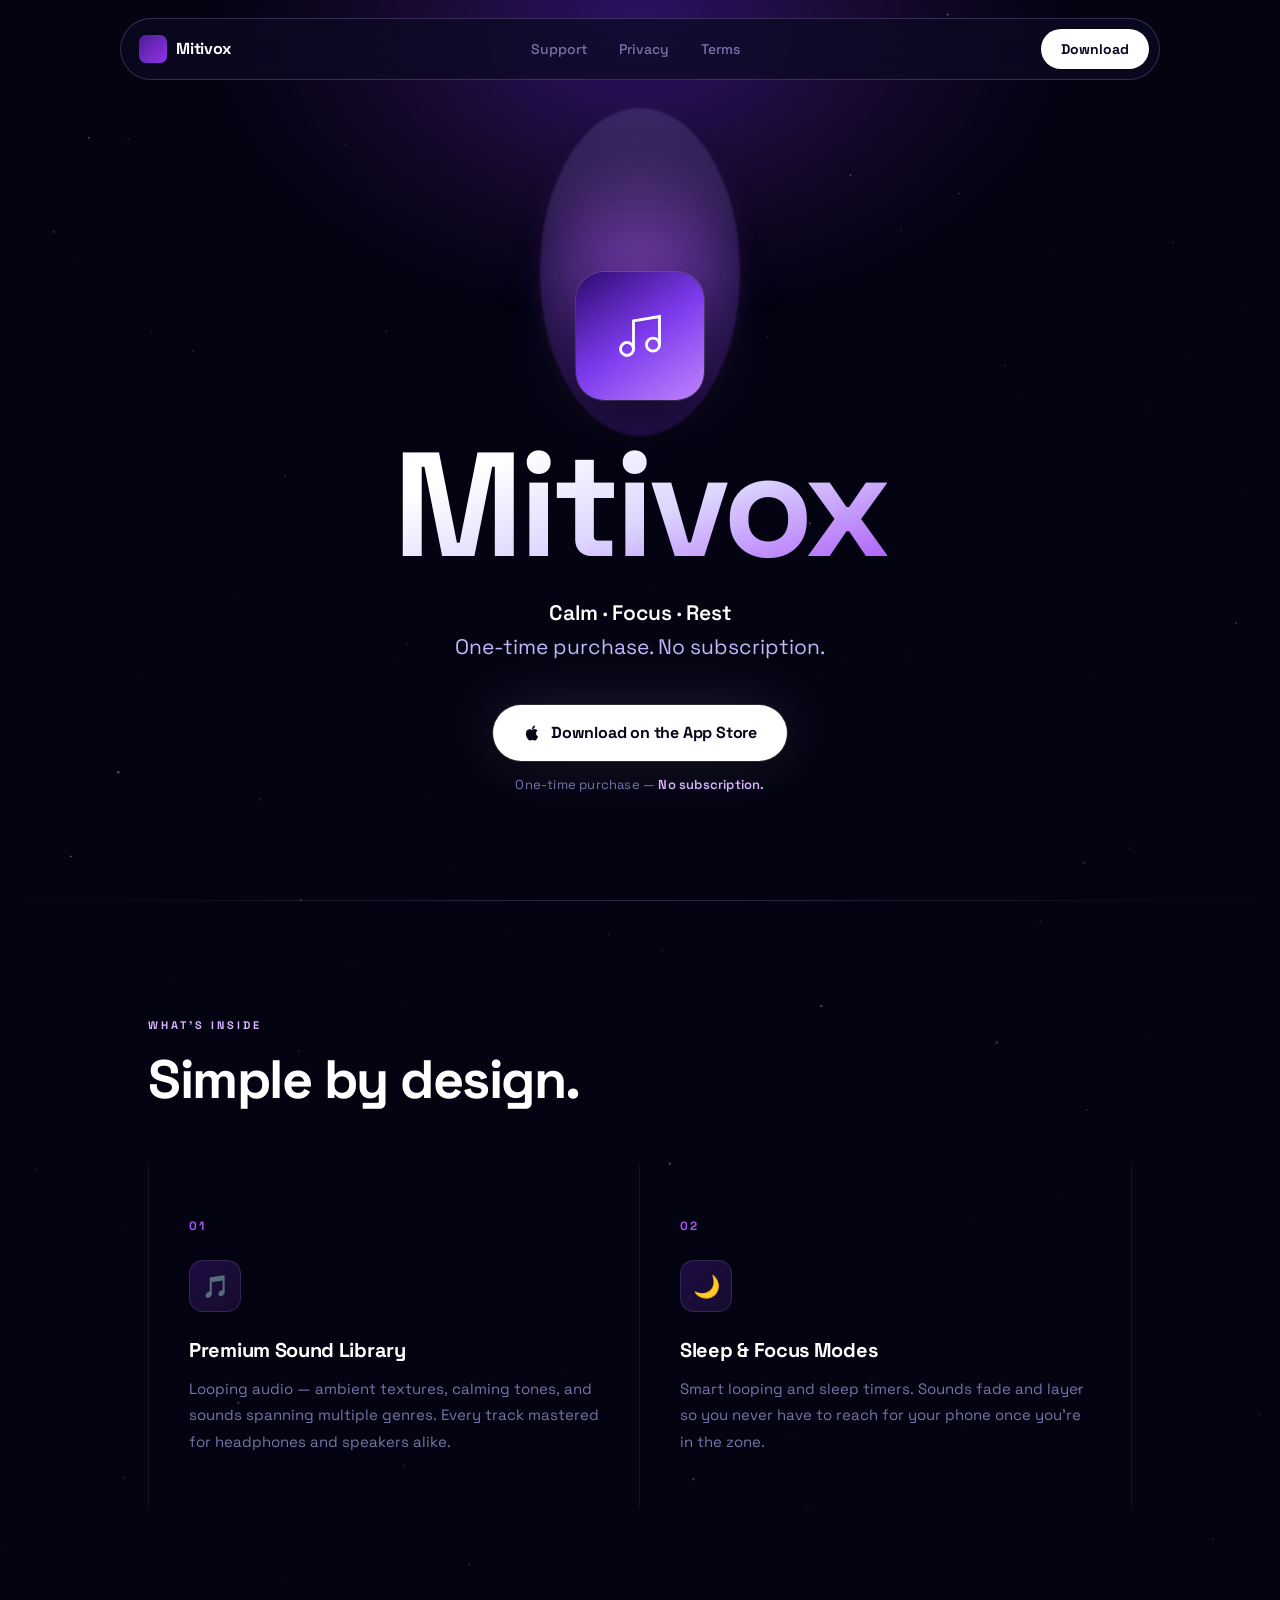
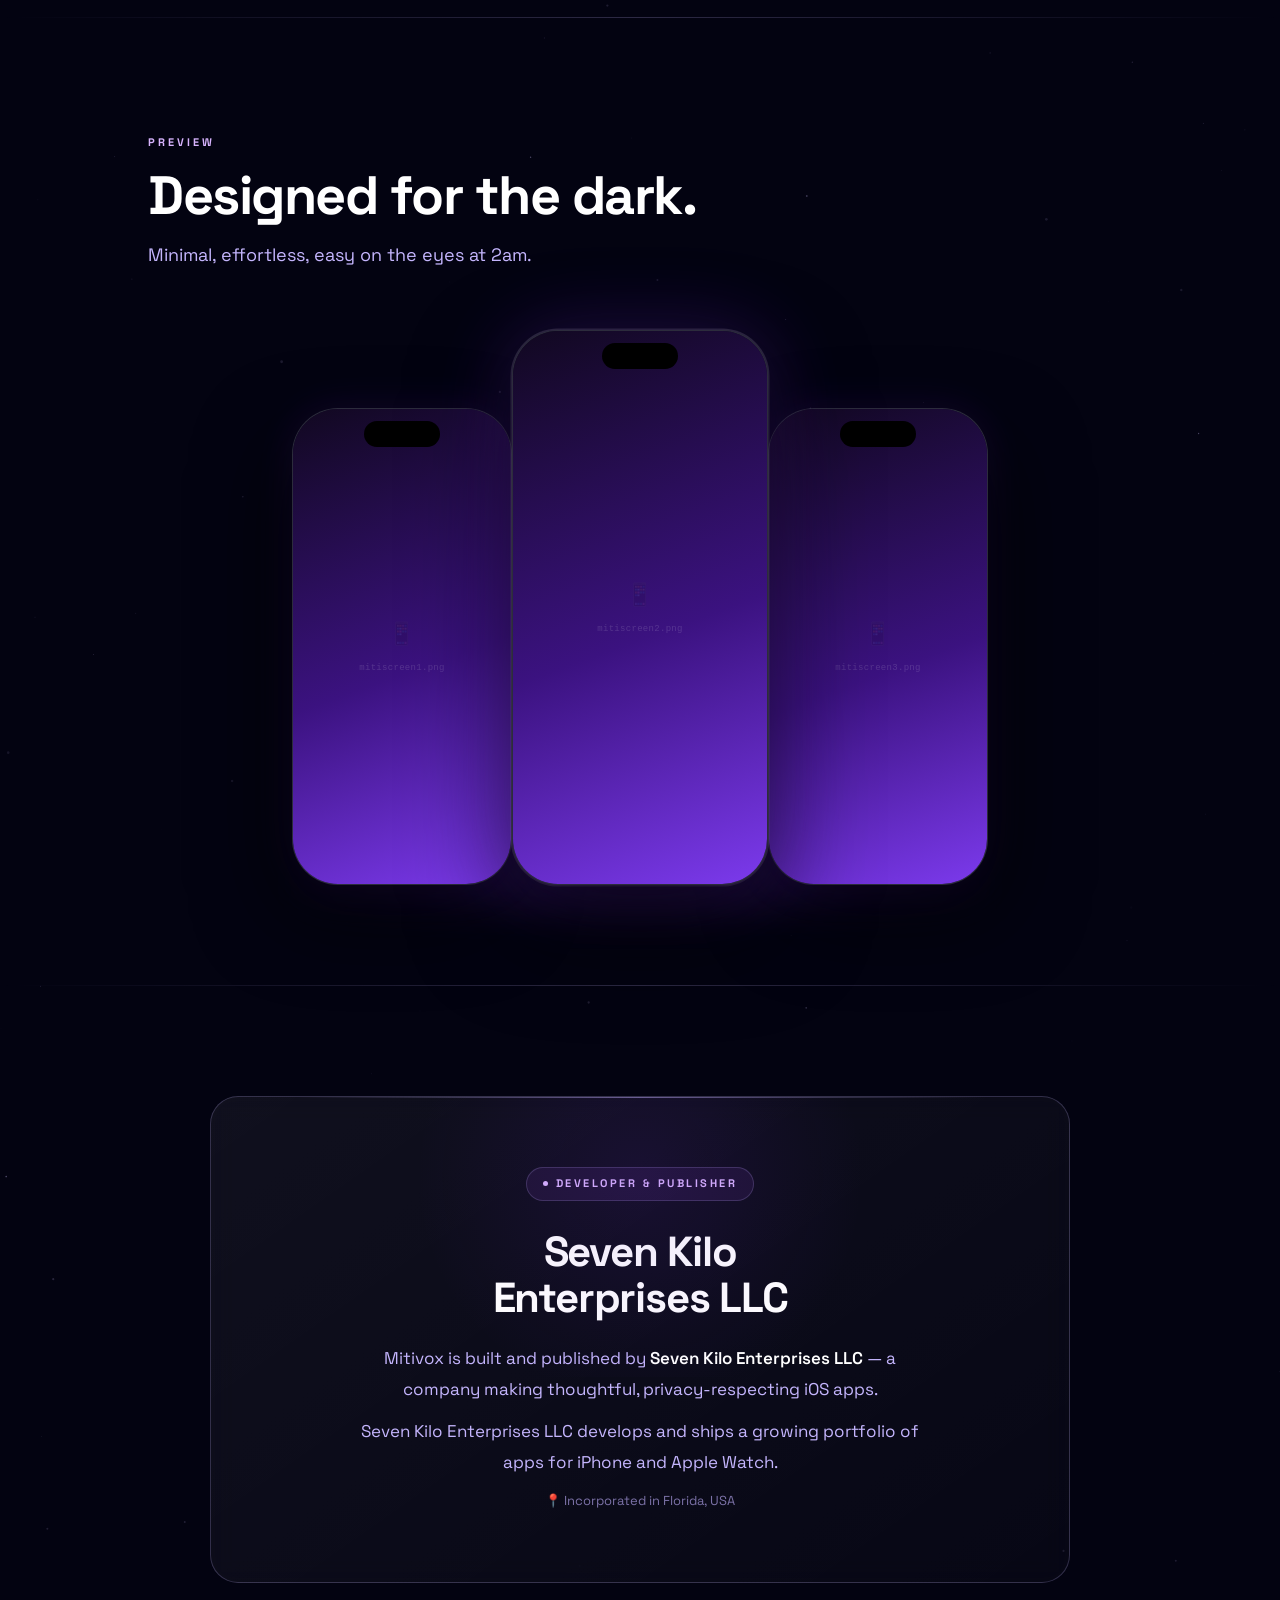
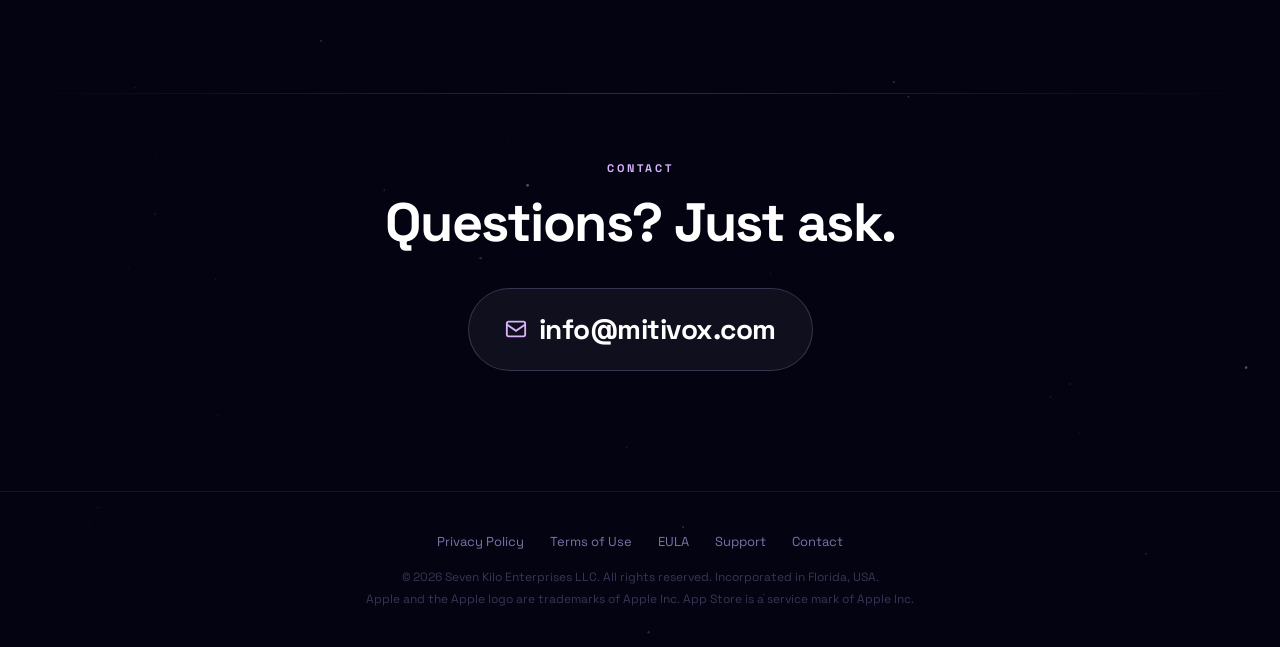
==== index.html @ 508a0015 "Add files via upload" ====
<!DOCTYPE html>
<html lang="en">
<head>
  <meta charset="UTF-8">
  <meta name="viewport" content="width=device-width, initial-scale=1.0">
  <meta name="description" content="Mitivox — premium audio for calm, focus, and rest. One-time purchase. No subscriptions.">
  <meta property="og:title" content="Mitivox">
  <meta property="og:description" content="Premium audio for calm, focus, and rest.">
  <meta property="og:image" content="images/mitivoxicon.png">
  <title>Mitivox — Premium Audio</title>
  <link rel="icon" href="images/mitivoxicon.png" type="image/png">
  <link rel="stylesheet" href="css/style.css">
</head>
<body>

<canvas id="stars-canvas"></canvas>

<!-- ── Nav ──────────────────────────────────────────────── -->
<nav>
  <div class="nav-pill">
    <a href="index.html" class="nav-logo">
      <img src="images/mitivoxicon.png" alt="Mitivox"
           onerror="this.style.display='none';this.nextElementSibling.style.display='block'">
      <div class="icon-fallback"></div>
      Mitivox
    </a>
    <ul class="nav-links">
      <li><a href="support.html">Support</a></li>
      <li><a href="privacy.html">Privacy</a></li>
      <li><a href="terms.html">Terms</a></li>
    </ul>
    <a href="#" class="nav-cta">Download</a>
  </div>
</nav>

<!-- ── Hero ─────────────────────────────────────────────── -->
<section class="hero">
  <div class="hero-aurora"></div>

  <!-- App icon -->
  <div class="hero-icon">
    <div class="rings"></div>
    <div class="glow-blob"></div>
    <img src="images/mitivoxicon.png" alt="Mitivox"
         onload="this.style.opacity='1'"
         style="opacity:0;transition:opacity .6s ease">
    <div class="icon-fallback">
      <svg viewBox="0 0 24 24" fill="none" stroke="white" stroke-width="1.3" stroke-linecap="round">
        <path d="M9 18V5l12-2v13"/><circle cx="6" cy="18" r="3"/><circle cx="18" cy="16" r="3"/>
      </svg>
    </div>
  </div>

  <h1 class="hero-title">Mitivox</h1>

  <p class="hero-sub">
    <strong>Calm &middot; Focus &middot; Rest</strong><br>
    One-time purchase. No subscription.
  </p>

  <div class="hero-ctas">
    <!-- Replace # with your App Store URL -->
    <a href="#" class="btn-appstore">
      <svg viewBox="0 0 24 24" fill="currentColor">
        <path d="M18.71 19.5c-.83 1.24-1.71 2.45-3.05 2.47-1.34.03-1.77-.79-3.29-.79-1.53 0-2 .77-3.27.82-1.31.05-2.3-1.32-3.14-2.53C4.25 17 2.94 12.45 4.7 9.39c.87-1.52 2.43-2.48 4.12-2.51 1.28-.02 2.5.87 3.29.87.78 0 2.26-1.07 3.8-.91.65.03 2.47.26 3.64 1.98-.09.06-2.17 1.28-2.15 3.81.03 3.02 2.65 4.03 2.68 4.04-.03.07-.42 1.44-1.38 2.83M13 3.5c.73-.83 1.94-1.46 2.94-1.5.13 1.17-.34 2.35-1.04 3.19-.69.85-1.83 1.51-2.95 1.42-.15-1.15.41-2.35 1.05-3.11z"/>
      </svg>
      Download on the App Store
    </a>
    <p class="hero-badge">One-time purchase &mdash; <strong>No subscription.</strong></p>
  </div>
</section>

<div class="divider"></div>

<!-- ── Features ─────────────────────────────────────────── -->
<section class="section">
  <div class="container">
    <div style="margin-bottom:56px">
      <span class="eyebrow">What's inside</span>
      <h2 class="section-title">Simple by design.</h2>
    </div>
    <div class="features-grid" style="grid-template-columns:repeat(2,1fr)">
      <div class="feat-col">
        <div class="feat-num">01</div>
        <div class="feat-icon-circle">🎵</div>
        <h3>Premium Sound Library</h3>
        <p>Looping audio — ambient textures, calming tones, and sounds spanning multiple genres. Every track mastered for headphones and speakers alike.</p>
      </div>
      <div class="feat-col">
        <div class="feat-num">02</div>
        <div class="feat-icon-circle">🌙</div>
        <h3>Sleep &amp; Focus Modes</h3>
        <p>Smart looping and sleep timers. Sounds fade and layer so you never have to reach for your phone once you're in the zone.</p>
      </div>
    </div>
  </div>
</section>

<div class="divider"></div>

<!-- ── Screenshots ───────────────────────────────────────── -->
<section class="shots-section">
  <div class="container">
    <span class="eyebrow">Preview</span>
    <h2 class="section-title">Designed for the dark.</h2>
    <p class="section-sub">Minimal, effortless, easy on the eyes at 2am.</p>
  </div>

  <div class="phones-stage">
    <div class="phones-glow"></div>

    <div class="phone phone-left">
      <div class="phone-shell">
        <div class="phone-placeholder-inner">
          <span style="font-size:22px;opacity:.3">📱</span>
          <span>mitiscreen1.png</span>
        </div>
        <img class="phone-screen" src="images/mitiscreen1.png" alt="Screenshot 1"
             onload="this.style.opacity='1';this.previousElementSibling.style.display='none'"
             style="opacity:0;position:absolute;inset:0;transition:opacity .4s">
      </div>
    </div>

    <div class="phone phone-center">
      <div class="phone-shell">
        <div class="phone-placeholder-inner">
          <span style="font-size:22px;opacity:.3">📱</span>
          <span>mitiscreen2.png</span>
        </div>
        <img class="phone-screen" src="images/mitiscreen2.png" alt="Screenshot 2"
             onload="this.style.opacity='1';this.previousElementSibling.style.display='none'"
             style="opacity:0;position:absolute;inset:0;transition:opacity .4s">
      </div>
    </div>

    <div class="phone phone-right">
      <div class="phone-shell">
        <div class="phone-placeholder-inner">
          <span style="font-size:22px;opacity:.3">📱</span>
          <span>mitiscreen3.png</span>
        </div>
        <img class="phone-screen" src="images/mitiscreen3.png" alt="Screenshot 3"
             onload="this.style.opacity='1';this.previousElementSibling.style.display='none'"
             style="opacity:0;position:absolute;inset:0;transition:opacity .4s">
      </div>
    </div>

  </div>
</section>

<div class="divider"></div>

<!-- ── Developer ─────────────────────────────────────────── -->
<section class="dev-section">
  <div class="container">
    <div class="dev-card">
      <div class="dev-label">
        <div class="dev-dot"></div>
        Developer &amp; Publisher
      </div>
      <h2 class="dev-name">Seven Kilo<br>Enterprises LLC</h2>
      <p class="dev-body">
        Mitivox is built and published by <strong>Seven Kilo Enterprises LLC</strong> — a company making thoughtful, privacy-respecting iOS apps.
      </p>
      <p class="dev-body">
        Seven Kilo Enterprises LLC develops and ships a growing portfolio of apps for iPhone and Apple Watch.
      </p>
      <p class="dev-location">📍 Incorporated in Florida, USA</p>
    </div>
  </div>
</section>

<div class="divider"></div>

<!-- ── Contact ───────────────────────────────────────────── -->
<section class="contact-section">
  <div class="container">
    <span class="eyebrow">Contact</span>
    <h2 class="section-title" style="margin-bottom:36px">Questions? Just ask.</h2>
    <a href="mailto:info@mitivox.com" class="email-pill">
      <svg viewBox="0 0 24 24" fill="none" stroke="currentColor" stroke-width="2" stroke-linecap="round">
        <rect x="2" y="4" width="20" height="16" rx="2"/><path d="m22 7-10 7L2 7"/>
      </svg>
      info@mitivox.com
    </a>
  </div>
</section>

<!-- ── Footer ────────────────────────────────────────────── -->
<footer>
  <div class="footer-inner">
    <ul class="footer-links">
      <li><a href="privacy.html">Privacy Policy</a></li>
      <li><a href="terms.html">Terms of Use</a></li>
      <li><a href="terms.html#eula">EULA</a></li>
      <li><a href="support.html">Support</a></li>
      <li><a href="mailto:info@mitivox.com">Contact</a></li>
    </ul>
    <p class="footer-copy">
      &copy; 2026 Seven Kilo Enterprises LLC. All rights reserved. Incorporated in Florida, USA.<br>
      Apple and the Apple logo are trademarks of Apple Inc. App Store is a service mark of Apple Inc.
    </p>
  </div>
</footer>

<script src="js/stars.js"></script>
<script>
  document.querySelectorAll('.hero-icon img').forEach(img => {
    if (img.complete && img.naturalWidth > 0) img.style.opacity = '1';
  });

  const obs = new IntersectionObserver((entries) => {
    entries.forEach(e => {
      if (e.isIntersecting) { e.target.classList.add('visible'); obs.unobserve(e.target); }
    });
  }, { threshold: 0.1 });

  document.querySelectorAll('.feat-col, .phone, .dev-card, .email-pill').forEach((el, i) => {
    el.classList.add('reveal');
    el.style.transitionDelay = `${i * 0.07}s`;
    obs.observe(el);
  });
</script>

</body>
</html>
---- css/style.css ----
@import url('https://fonts.googleapis.com/css2?family=Space+Grotesk:wght@400;500;600;700&display=swap');

/* ── Reset & Base ───────────────────────────────────────── */
*, *::before, *::after { margin: 0; padding: 0; box-sizing: border-box; }
html { scroll-behavior: smooth; }

:root {
  --bg:      #030311;
  --text-1:  #ffffff;
  --text-2:  #c4b5fd;
  --text-3:  #7c72a8;
  --p-hi:    #d8b4fe;
  --p-mid:   #a855f7;
  --p-low:   #7c3aed;
  --border:  rgba(255,255,255,.07);
  --border-hi: rgba(196,181,253,.22);
  --max-w:   1040px;
}

body {
  background: var(--bg);
  color: var(--text-1);
  font-family: 'Space Grotesk', -apple-system, BlinkMacSystemFont, sans-serif;
  line-height: 1.6;
  overflow-x: hidden;
  -webkit-font-smoothing: antialiased;
}

/* ── Stars canvas ───────────────────────────────────────── */
#stars-canvas {
  position: fixed;
  inset: 0;
  z-index: 0;
  pointer-events: none;
  opacity: .55;
}

/* ── Nav ────────────────────────────────────────────────── */
nav {
  position: fixed;
  top: 0; left: 0; right: 0;
  z-index: 200;
  display: flex;
  justify-content: center;
  padding: 18px 24px;
}
.nav-pill {
  display: flex;
  align-items: center;
  justify-content: space-between;
  gap: 32px;
  background: rgba(12,10,35,.75);
  backdrop-filter: blur(24px);
  -webkit-backdrop-filter: blur(24px);
  border: 1px solid var(--border-hi);
  border-radius: 100px;
  padding: 10px 10px 10px 18px;
  width: 100%;
  max-width: var(--max-w);
}
.nav-logo {
  display: flex;
  align-items: center;
  gap: 9px;
  text-decoration: none;
  color: var(--text-1);
  font-weight: 700;
  font-size: 16px;
  letter-spacing: -.2px;
  white-space: nowrap;
}
.nav-logo img {
  width: 28px; height: 28px;
  border-radius: 7px;
  object-fit: cover;
  flex-shrink: 0;
}
.nav-logo .icon-fallback {
  width: 28px; height: 28px;
  border-radius: 7px;
  background: linear-gradient(135deg, #4c1d95, #9333ea);
  display: none;
}
.nav-links { list-style: none; display: flex; align-items: center; gap: 4px; }
.nav-links a {
  color: var(--text-3);
  text-decoration: none;
  font-size: 14px;
  font-weight: 500;
  padding: 8px 14px;
  border-radius: 100px;
  transition: background .2s, color .2s;
}
.nav-links a:hover, .nav-links a.active {
  background: rgba(196,181,253,.1);
  color: var(--p-hi);
}
.nav-cta {
  display: inline-block;
  background: var(--text-1);
  color: #0a0820;
  font-family: inherit;
  font-size: 14px;
  font-weight: 700;
  text-decoration: none;
  padding: 9px 20px;
  border-radius: 100px;
  flex-shrink: 0;
  transition: background .2s, transform .2s;
}
.nav-cta:hover { background: var(--p-hi); transform: scale(1.03); }

/* ── Hero ───────────────────────────────────────────────── */
.hero {
  position: relative;
  min-height: 100vh;
  display: flex;
  flex-direction: column;
  align-items: center;
  justify-content: center;
  text-align: center;
  padding: 140px 28px 100px;
  overflow: hidden;
  isolation: isolate;
}

/* Aurora top-center glow */
.hero-aurora {
  position: absolute;
  top: -20%;
  left: 50%;
  transform: translateX(-50%);
  width: 900px;
  height: 700px;
  background: radial-gradient(ellipse 70% 60% at 50% 30%, rgba(109,40,217,.42) 0%, rgba(88,28,135,.18) 45%, transparent 70%);
  filter: blur(2px);
  pointer-events: none;
  z-index: 0;
  animation: auroraBreath 6s ease-in-out infinite;
}
@keyframes auroraBreath {
  0%,100% { opacity: .8; transform: translateX(-50%) scale(1); }
  50%      { opacity: 1;  transform: translateX(-50%) scale(1.06); }
}

/* Icon */
.hero-icon {
  position: relative;
  z-index: 2;
  margin-bottom: 36px;
}
.hero-icon .rings {
  position: absolute;
  inset: -36px;
  border-radius: 50%;
  background: conic-gradient(from 0deg, rgba(196,181,253,.15), rgba(109,40,217,.3), rgba(196,181,253,.15));
  animation: spinRing 8s linear infinite;
  filter: blur(1px);
}
@keyframes spinRing {
  to { transform: rotate(360deg); }
}
.hero-icon .glow-blob {
  position: absolute;
  inset: -28px;
  border-radius: 50%;
  background: radial-gradient(circle, rgba(168,85,247,.55) 0%, transparent 70%);
  filter: blur(16px);
  animation: blobPulse 3s ease-in-out infinite;
}
@keyframes blobPulse {
  0%,100% { opacity: .65; transform: scale(1);    }
  50%      { opacity: 1;   transform: scale(1.12); }
}
.hero-icon img,
.hero-icon .icon-fallback {
  position: relative;
  width: 128px; height: 128px;
  border-radius: 28px;
  display: block;
  object-fit: cover;
  box-shadow:
    0 0 0 1px rgba(255,255,255,.12),
    0 24px 64px rgba(0,0,0,.6),
    0 0 80px rgba(168,85,247,.25);
}
.hero-icon .icon-fallback {
  background: linear-gradient(145deg, #2d0b6e, #7c3aed, #c084fc);
  display: flex; align-items: center; justify-content: center;
}
.hero-icon .icon-fallback svg { width: 52px; height: 52px; }

/* Title */
.hero-title {
  position: relative;
  z-index: 2;
  font-size: clamp(80px, 14vw, 148px);
  font-weight: 700;
  letter-spacing: -5px;
  line-height: .93;
  background: linear-gradient(160deg, #ffffff 20%, #ddd6fe 55%, #a855f7 100%);
  -webkit-background-clip: text;
  -webkit-text-fill-color: transparent;
  background-clip: text;
  margin-bottom: 22px;
}

/* Tagline */
.hero-sub {
  position: relative;
  z-index: 2;
  font-size: clamp(17px, 2.2vw, 21px);
  color: var(--text-2);
  font-weight: 400;
  line-height: 1.6;
  max-width: 420px;
  margin-bottom: 42px;
}
.hero-sub strong {
  color: var(--text-1);
  font-weight: 600;
}

/* CTA row */
.hero-ctas {
  position: relative;
  z-index: 2;
  display: flex;
  flex-direction: column;
  align-items: center;
  gap: 14px;
}
.btn-appstore {
  display: inline-flex;
  align-items: center;
  gap: 10px;
  background: #ffffff;
  color: #080619;
  text-decoration: none;
  font-family: inherit;
  font-weight: 700;
  font-size: 16px;
  letter-spacing: -.2px;
  padding: 15px 30px;
  border-radius: 100px;
  box-shadow:
    0 0 0 1px rgba(255,255,255,.12),
    0 8px 32px rgba(0,0,0,.45),
    0 0 60px rgba(196,181,253,.18);
  transition: transform .25s, box-shadow .25s, background .2s;
}
.btn-appstore svg { width: 18px; height: 18px; flex-shrink: 0; }
.btn-appstore:hover {
  transform: scale(1.04) translateY(-2px);
  box-shadow:
    0 0 0 1px rgba(255,255,255,.2),
    0 14px 44px rgba(0,0,0,.5),
    0 0 80px rgba(196,181,253,.3);
}
.hero-badge {
  font-size: 13px;
  color: var(--text-3);
  letter-spacing: .2px;
}
.hero-badge strong { color: var(--p-hi); font-weight: 600; }

/* ── Divider ────────────────────────────────────────────── */
.divider {
  height: 1px;
  background: linear-gradient(90deg, transparent, var(--border-hi), transparent);
  position: relative; z-index: 2;
}

/* ── Container ──────────────────────────────────────────── */
.container {
  max-width: var(--max-w);
  margin: 0 auto;
  padding: 0 28px;
  position: relative;
  z-index: 2;
}

/* ── Section base ───────────────────────────────────────── */
.section { padding: 110px 0; }

.eyebrow {
  display: inline-block;
  font-size: 11px;
  font-weight: 700;
  letter-spacing: 3px;
  text-transform: uppercase;
  color: var(--p-hi);
  margin-bottom: 16px;
}
.section-title {
  font-size: clamp(34px, 5vw, 54px);
  font-weight: 700;
  letter-spacing: -1.5px;
  line-height: 1.08;
  color: var(--text-1);
  margin-bottom: 14px;
}
.section-sub {
  font-size: 18px;
  color: var(--text-2);
  line-height: 1.7;
  max-width: 480px;
  font-weight: 400;
}

/* ── Features — open columns, no cards ─────────────────── */
.features-grid {
  display: grid;
  grid-template-columns: repeat(3, 1fr);
}
.feat-col {
  padding: 52px 40px;
  border-right: 1px solid var(--border);
  transition: background .3s;
}
.feat-col:first-child { border-left: 1px solid var(--border); }
.feat-col:hover { background: rgba(255,255,255,.022); }

.feat-num {
  font-size: 12px;
  font-weight: 700;
  letter-spacing: 2px;
  color: var(--p-mid);
  margin-bottom: 24px;
}
.feat-icon-circle {
  width: 52px; height: 52px;
  border-radius: 14px;
  background: linear-gradient(135deg, rgba(109,40,217,.25), rgba(168,85,247,.12));
  border: 1px solid rgba(196,181,253,.15);
  display: flex; align-items: center; justify-content: center;
  font-size: 22px;
  margin-bottom: 22px;
}
.feat-col h3 {
  font-size: 20px;
  font-weight: 700;
  color: var(--text-1);
  letter-spacing: -.3px;
  margin-bottom: 10px;
}
.feat-col p {
  font-size: 15px;
  color: var(--text-3);
  line-height: 1.75;
  font-weight: 400;
}

/* ── Screenshots ────────────────────────────────────────── */
.shots-section { padding: 110px 0 80px; }

.phones-stage {
  position: relative;
  display: flex;
  justify-content: center;
  align-items: flex-end;
  padding: 60px 0 20px;
  gap: 0;
}

/* Glow behind phones */
.phones-glow {
  position: absolute;
  bottom: 0; left: 50%;
  transform: translateX(-50%);
  width: 700px; height: 300px;
  background: radial-gradient(ellipse 80% 60% at 50% 100%, rgba(109,40,217,.3) 0%, transparent 70%);
  pointer-events: none;
  filter: blur(20px);
}

.phone {
  position: relative;
  border-radius: 46px;
  overflow: visible;
  flex-shrink: 0;
}
.phone-shell {
  position: relative;
  width: 100%;
  aspect-ratio: 9 / 19.5;
  border-radius: 46px;
  overflow: hidden;
  border: 1.5px solid rgba(255,255,255,.13);
  box-shadow: inset 0 0 0 1px rgba(255,255,255,.04);
  background: #0d0d1f;
}
.phone-shell::before {
  content: '';
  position: absolute;
  top: 12px;
  left: 50%;
  transform: translateX(-50%);
  width: 76px; height: 26px;
  background: #000;
  border-radius: 100px;
  z-index: 10;
}
.phone-screen {
  display: block;
  width: 100%;
  aspect-ratio: 9 / 19.5;
  object-fit: cover;
}
.phone-placeholder-inner {
  position: absolute;
  inset: 0;
  background: linear-gradient(160deg, #110820 0%, #3b1280 55%, #7c3aed 100%);
  display: flex;
  flex-direction: column;
  align-items: center;
  justify-content: center;
  gap: 8px;
  color: rgba(255,255,255,.28);
  font-size: 11px;
  letter-spacing: .3px;
}
.phone-placeholder-inner span { font-size: 9px; font-family: monospace; opacity: .5; }

.phone-left {
  width: 220px;
  transform: rotate(-7deg) translateX(22px) translateY(40px);
  z-index: 1;
}
.phone-left .phone-shell {
  box-shadow:
    -16px 32px 80px rgba(0,0,0,.6),
    0 0 40px rgba(109,40,217,.15);
}

.phone-center {
  width: 256px;
  z-index: 3;
}
.phone-center .phone-shell {
  box-shadow:
    0 40px 100px rgba(0,0,0,.7),
    0 0 80px rgba(109,40,217,.3),
    0 0 0 1.5px rgba(255,255,255,.15);
}

.phone-right {
  width: 220px;
  transform: rotate(7deg) translateX(-22px) translateY(40px);
  z-index: 1;
}
.phone-right .phone-shell {
  box-shadow:
    16px 32px 80px rgba(0,0,0,.6),
    0 0 40px rgba(109,40,217,.15);
}

/* ── Developer ──────────────────────────────────────────── */
.dev-section { padding: 110px 0; }

.dev-card {
  position: relative;
  background: linear-gradient(145deg, rgba(255,255,255,.055) 0%, rgba(255,255,255,.02) 100%);
  border: 1px solid var(--border-hi);
  border-radius: 28px;
  padding: 70px 60px;
  text-align: center;
  backdrop-filter: blur(12px);
  overflow: hidden;
  max-width: 860px;
  margin: 0 auto;
}
.dev-card::before {
  content: '';
  position: absolute;
  top: 0; left: 10%; right: 10%;
  height: 1px;
  background: linear-gradient(90deg, transparent, rgba(196,181,253,.5), transparent);
}
.dev-card::after {
  content: '';
  position: absolute;
  top: -120px; left: 50%;
  transform: translateX(-50%);
  width: 500px; height: 400px;
  background: radial-gradient(circle, rgba(109,40,217,.12) 0%, transparent 70%);
  pointer-events: none;
}

.dev-label {
  display: inline-flex; align-items: center; gap: 8px;
  font-size: 11px; font-weight: 700; letter-spacing: 2.5px;
  text-transform: uppercase;
  color: var(--p-hi);
  background: rgba(168,85,247,.1);
  border: 1px solid rgba(196,181,253,.2);
  padding: 7px 16px;
  border-radius: 100px;
  margin-bottom: 28px;
}
.dev-dot {
  width: 5px; height: 5px;
  border-radius: 50%;
  background: var(--p-hi);
  animation: dotBlink 2s ease-in-out infinite;
}
@keyframes dotBlink { 0%,100%{opacity:1} 50%{opacity:.25} }

.dev-name {
  font-size: clamp(28px, 4vw, 42px);
  font-weight: 700;
  color: var(--text-1);
  letter-spacing: -1.2px;
  line-height: 1.1;
  margin-bottom: 22px;
}
.dev-body {
  font-size: 17px;
  color: var(--text-2);
  max-width: 560px;
  margin: 0 auto 12px;
  line-height: 1.8;
  font-weight: 400;
}
.dev-body strong { color: var(--text-1); font-weight: 600; }
.dev-location { font-size: 13px; color: var(--text-3); margin-top: 14px; }

/* ── Contact ────────────────────────────────────────────── */
.contact-section {
  padding: 60px 0 120px;
  text-align: center;
}
.email-pill {
  display: inline-flex;
  align-items: center;
  gap: 12px;
  color: var(--text-1);
  text-decoration: none;
  font-size: clamp(20px, 3vw, 28px);
  font-weight: 700;
  letter-spacing: -.5px;
  background: rgba(255,255,255,.05);
  border: 1px solid var(--border-hi);
  border-radius: 100px;
  padding: 18px 36px;
  transition: all .28s;
}
.email-pill svg { width: 22px; height: 22px; color: var(--p-hi); flex-shrink: 0; }
.email-pill:hover {
  background: rgba(168,85,247,.12);
  border-color: rgba(196,181,253,.4);
  transform: translateY(-3px);
  box-shadow: 0 20px 60px rgba(109,40,217,.2);
}

/* ── Footer ─────────────────────────────────────────────── */
footer {
  border-top: 1px solid var(--border);
  padding: 36px 28px;
  position: relative; z-index: 2;
}
.footer-inner {
  max-width: var(--max-w);
  margin: 0 auto;
  display: flex; flex-direction: column;
  align-items: center; gap: 14px;
  text-align: center;
}
.footer-links { list-style: none; display: flex; gap: 4px; flex-wrap: wrap; justify-content: center; }
.footer-links a {
  color: var(--text-3);
  text-decoration: none;
  font-size: 13px;
  padding: 5px 11px;
  border-radius: 100px;
  transition: all .2s;
}
.footer-links a:hover { color: var(--p-hi); background: rgba(196,181,253,.08); }
.footer-copy { font-size: 12px; color: var(--text-3); opacity: .45; line-height: 1.8; }

/* ── Legal pages ────────────────────────────────────────── */
.legal-wrap { padding-top: 100px; }
.legal-body {
  max-width: 700px;
  margin: 0 auto;
  padding: 56px 28px 100px;
}
.legal-body h1 {
  font-size: clamp(28px, 4vw, 40px);
  font-weight: 700; color: var(--text-1);
  letter-spacing: -1px; margin-bottom: 8px;
}
.legal-date {
  font-size: 13px; color: var(--text-3);
  line-height: 1.8;
  padding-bottom: 28px; margin-bottom: 36px;
  border-bottom: 1px solid var(--border);
}
.legal-body h2 { font-size: 18px; font-weight: 700; color: var(--text-1); margin: 36px 0 10px; letter-spacing: -.3px; }
.legal-body h3 { font-size: 15px; font-weight: 600; color: var(--p-hi); margin: 20px 0 8px; }
.legal-body p, .legal-body li { font-size: 15px; color: var(--text-2); line-height: 1.88; margin-bottom: 12px; font-weight: 400; }
.legal-body ul, .legal-body ol { margin: 6px 0 12px 22px; }
.legal-body li { margin-bottom: 5px; }
.legal-body a { color: var(--p-hi); text-decoration: none; border-bottom: 1px solid rgba(216,180,254,.2); }
.legal-body a:hover { color: var(--text-1); border-color: rgba(255,255,255,.35); }
.note-box {
  background: rgba(109,40,217,.07);
  border: 1px solid rgba(196,181,253,.14);
  border-radius: 12px;
  padding: 16px 20px; margin: 20px 0;
}
.note-box p { margin: 0; font-size: 14px; color: var(--text-2); }

/* ── Support FAQ ────────────────────────────────────────── */
.faq-item { border-bottom: 1px solid var(--border); padding: 22px 0; }
.faq-item:last-child { border-bottom: none; }
.faq-q {
  font-size: 16px; font-weight: 700; color: var(--text-1);
  cursor: pointer; display: flex; justify-content: space-between;
  align-items: flex-start; gap: 16px; user-select: none;
}
.faq-q svg { flex-shrink: 0; transition: transform .25s; margin-top: 3px; opacity: .35; }
.faq-item.open .faq-q svg { transform: rotate(180deg); opacity: .7; }
.faq-a {
  font-size: 15px; color: var(--text-2); line-height: 1.8; font-weight: 400;
  max-height: 0; overflow: hidden;
  transition: max-height .3s ease, padding-top .3s;
}
.faq-item.open .faq-a { max-height: 400px; padding-top: 10px; }
.contact-card {
  background: rgba(255,255,255,.04);
  border: 1px solid var(--border-hi);
  border-radius: 20px;
  padding: 40px 36px; text-align: center;
  max-width: 500px; margin: 0 auto;
}
.contact-card h2 { font-size: 22px; font-weight: 700; color: var(--text-1); margin-bottom: 10px; }
.contact-card p { font-size: 15px; color: var(--text-2); line-height: 1.7; margin-bottom: 24px; font-weight: 400; }

/* ── Responsive ─────────────────────────────────────────── */
@media (max-width: 860px) {
  .features-grid { grid-template-columns: 1fr; }
  .feat-col { border-right: none; border-bottom: 1px solid var(--border); padding: 36px 28px; }
  .feat-col:first-child { border-left: none; }
  .phone-left { width: 168px; transform: rotate(-7deg) translateX(14px) translateY(30px); }
  .phone-center { width: 200px; }
  .phone-right { width: 168px; transform: rotate(7deg) translateX(-14px) translateY(30px); }
  .dev-card { padding: 48px 28px; }
}
@media (max-width: 640px) {
  nav { padding: 12px 16px; }
  .nav-pill { padding: 8px 8px 8px 16px; gap: 16px; }
  .nav-links { display: none; }
  .section, .shots-section, .dev-section { padding: 72px 0; }
  .phone-left { display: none; }
  .phone-right { display: none; }
  .phone-center { width: 240px; }
  .contact-section { padding: 40px 0 80px; }
  .email-pill { font-size: 18px; padding: 14px 24px; }
}

/* ── Scroll-reveal base (JS applies these) ──────────────── */
.reveal {
  opacity: 0;
  transform: translateY(28px);
  transition: opacity .65s cubic-bezier(.16,1,.3,1), transform .65s cubic-bezier(.16,1,.3,1);
}
.reveal.visible {
  opacity: 1;
  transform: translateY(0);
}

/* ── Smooth page load fade-in ───────────────────────────── */
@keyframes fadeUp {
  from { opacity: 0; transform: translateY(20px); }
  to   { opacity: 1; transform: translateY(0); }
}
.hero-icon    { animation: fadeUp .7s cubic-bezier(.16,1,.3,1) .1s both; }
.hero-title   { animation: fadeUp .7s cubic-bezier(.16,1,.3,1) .22s both; }
.hero-sub     { animation: fadeUp .7s cubic-bezier(.16,1,.3,1) .34s both; }
.hero-ctas    { animation: fadeUp .7s cubic-bezier(.16,1,.3,1) .44s both; }

/* ── Focus / accessibility ──────────────────────────────── */
a:focus-visible {
  outline: 2px solid var(--p-hi);
  outline-offset: 3px;
  border-radius: 4px;
}

/* ── Selection color ────────────────────────────────────── */
::selection {
  background: rgba(168,85,247,.35);
  color: var(--text-1);
}
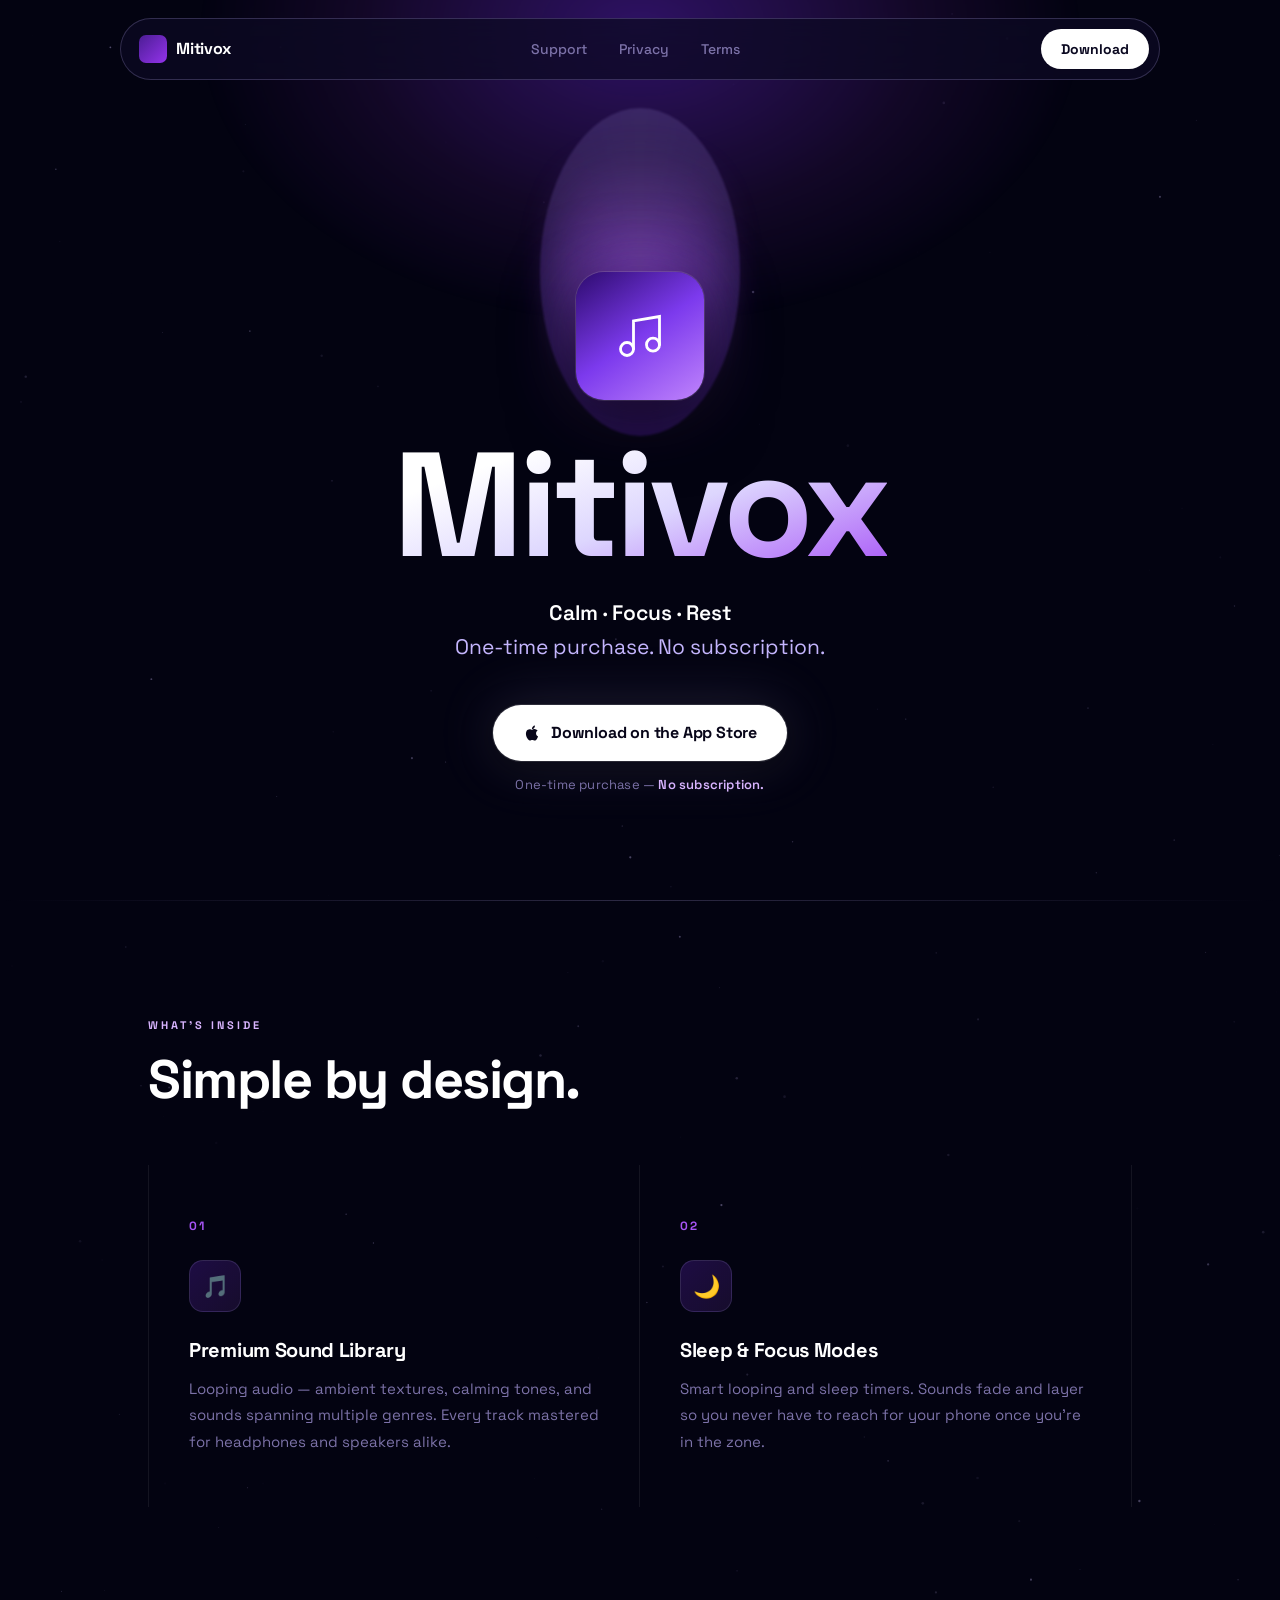
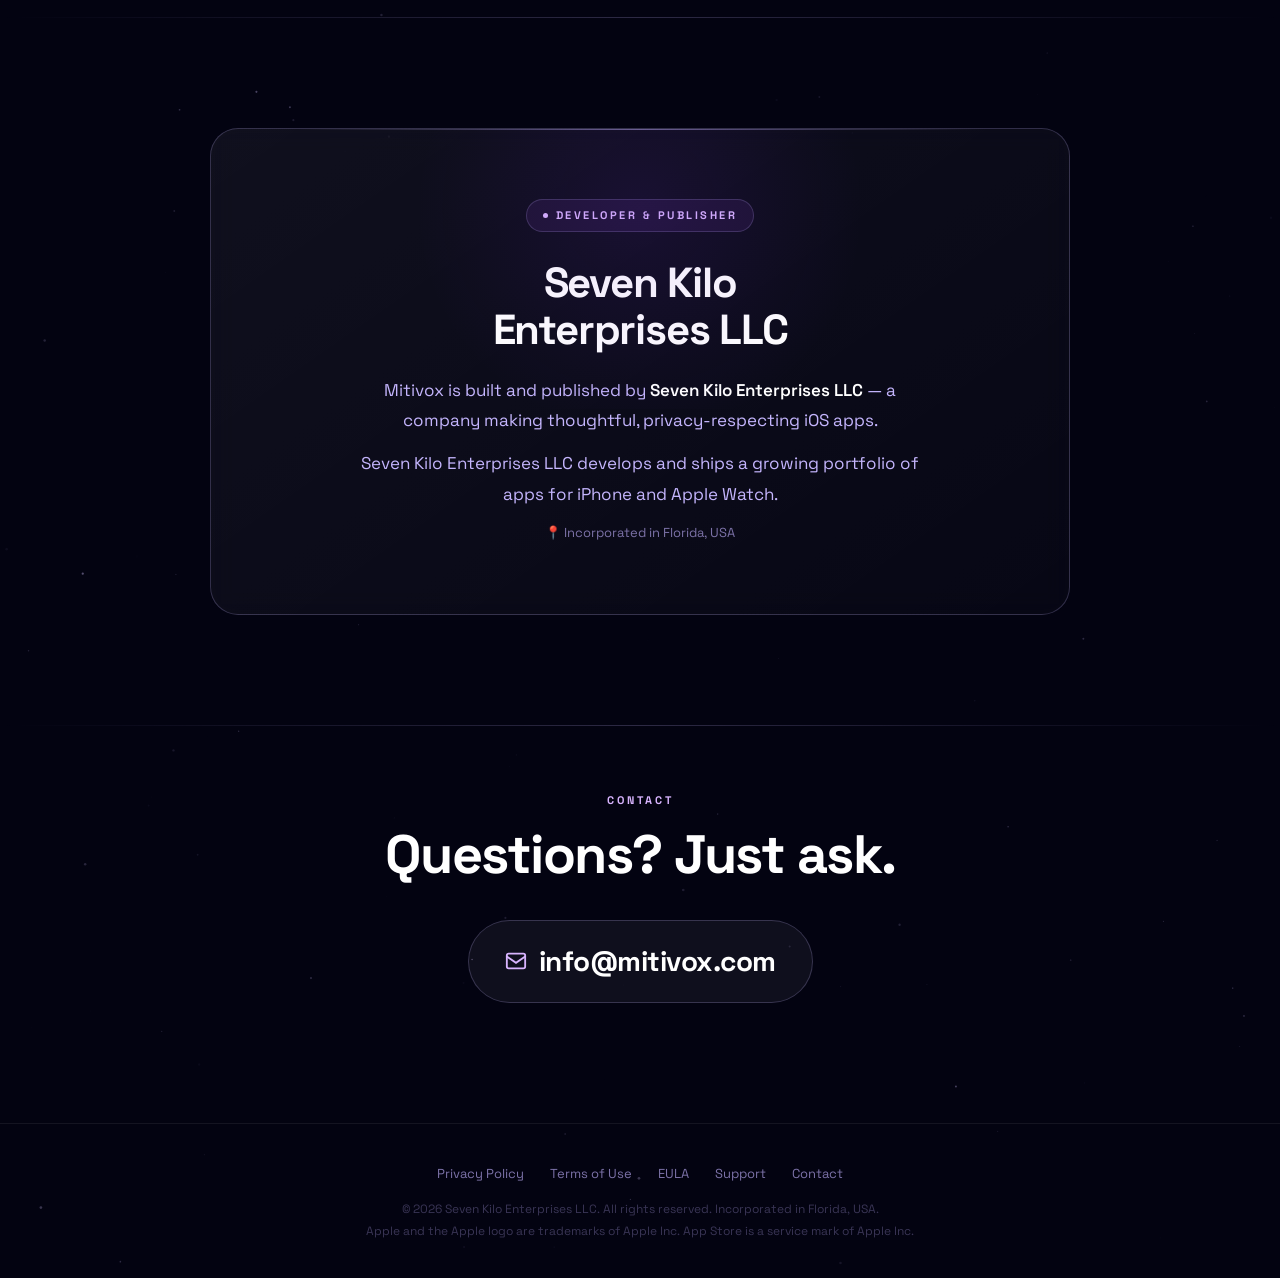
==== commit 650f0d9c: "Add files via upload" ====
--- a/index.html
+++ b/index.html
@@ -98,58 +98,6 @@
 
 <div class="divider"></div>
 
-<!-- ── Screenshots ───────────────────────────────────────── -->
-<section class="shots-section">
-  <div class="container">
-    <span class="eyebrow">Preview</span>
-    <h2 class="section-title">Designed for the dark.</h2>
-    <p class="section-sub">Minimal, effortless, easy on the eyes at 2am.</p>
-  </div>
-
-  <div class="phones-stage">
-    <div class="phones-glow"></div>
-
-    <div class="phone phone-left">
-      <div class="phone-shell">
-        <div class="phone-placeholder-inner">
-          <span style="font-size:22px;opacity:.3">📱</span>
-          <span>mitiscreen1.png</span>
-        </div>
-        <img class="phone-screen" src="images/mitiscreen1.png" alt="Screenshot 1"
-             onload="this.style.opacity='1';this.previousElementSibling.style.display='none'"
-             style="opacity:0;position:absolute;inset:0;transition:opacity .4s">
-      </div>
-    </div>
-
-    <div class="phone phone-center">
-      <div class="phone-shell">
-        <div class="phone-placeholder-inner">
-          <span style="font-size:22px;opacity:.3">📱</span>
-          <span>mitiscreen2.png</span>
-        </div>
-        <img class="phone-screen" src="images/mitiscreen2.png" alt="Screenshot 2"
-             onload="this.style.opacity='1';this.previousElementSibling.style.display='none'"
-             style="opacity:0;position:absolute;inset:0;transition:opacity .4s">
-      </div>
-    </div>
-
-    <div class="phone phone-right">
-      <div class="phone-shell">
-        <div class="phone-placeholder-inner">
-          <span style="font-size:22px;opacity:.3">📱</span>
-          <span>mitiscreen3.png</span>
-        </div>
-        <img class="phone-screen" src="images/mitiscreen3.png" alt="Screenshot 3"
-             onload="this.style.opacity='1';this.previousElementSibling.style.display='none'"
-             style="opacity:0;position:absolute;inset:0;transition:opacity .4s">
-      </div>
-    </div>
-
-  </div>
-</section>
-
-<div class="divider"></div>
-
 <!-- ── Developer ─────────────────────────────────────────── -->
 <section class="dev-section">
   <div class="container">
